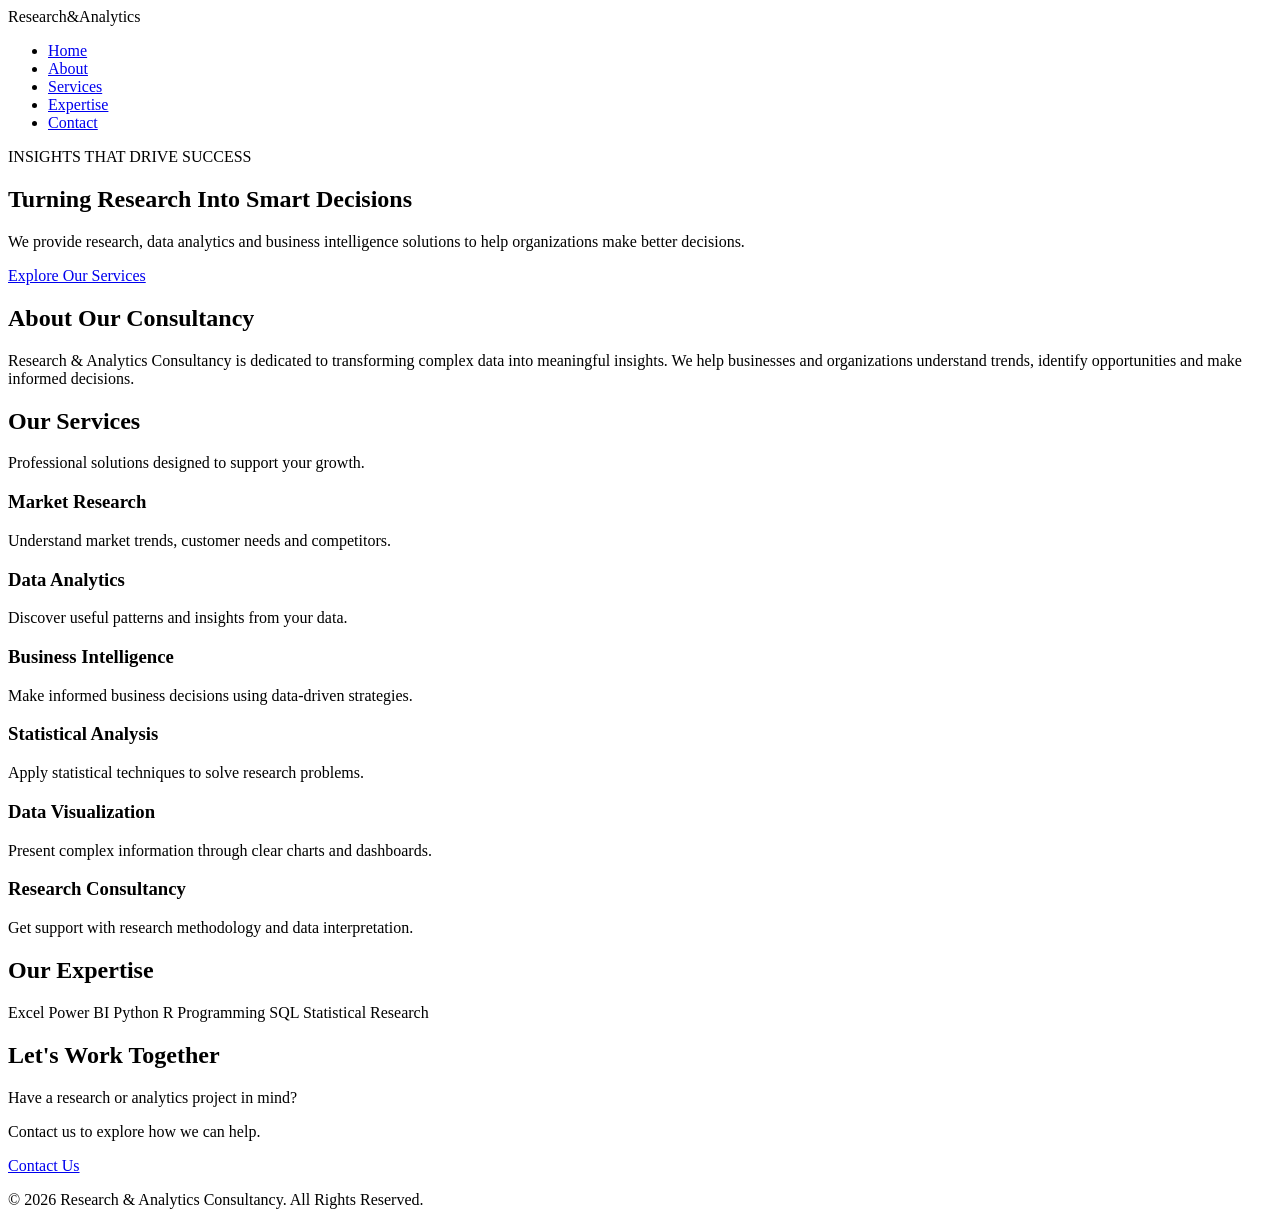
==== index.html @ 6f5b1291 "Create index.html" ====
<!DOCTYPE html>
<html lang="en">
<head>
    <meta charset="UTF-8">
    <meta name="viewport" content="width=device-width, initial-scale=1.0">
    <title>Research & Analytics Consultancy</title>
    <link rel="stylesheet" href="style.css">
</head>
<body>

    <header>
        <nav class="navbar">
            <div class="logo">Research<span>&Analytics</span></div>

            <ul class="nav-links">
                <li><a href="#home">Home</a></li>
                <li><a href="#about">About</a></li>
                <li><a href="#services">Services</a></li>
                <li><a href="#expertise">Expertise</a></li>
                <li><a href="#contact">Contact</a></li>
            </ul>
        </nav>
    </header>

    <section class="hero" id="home">
        <div class="hero-content">
            <p class="tagline">INSIGHTS THAT DRIVE SUCCESS</p>
            <h1>Turning Research Into <span>Smart Decisions</span></h1>
            <p>
                We provide research, data analytics and business
                intelligence solutions to help organizations
                make better decisions.
            </p>
            <a href="#services" class="btn">Explore Our Services</a>
        </div>
    </section>

    <section class="about" id="about">
        <h2>About Our Consultancy</h2>
        <p>
            Research & Analytics Consultancy is dedicated to
            transforming complex data into meaningful insights.
            We help businesses and organizations understand
            trends, identify opportunities and make informed decisions.
        </p>
    </section>

    <section class="services" id="services">
        <h2>Our Services</h2>
        <p class="section-intro">
            Professional solutions designed to support your growth.
        </p>

        <div class="service-container">
            <div class="service-card">
                <h3>Market Research</h3>
                <p>Understand market trends, customer needs and competitors.</p>
            </div>

            <div class="service-card">
                <h3>Data Analytics</h3>
                <p>Discover useful patterns and insights from your data.</p>
            </div>

            <div class="service-card">
                <h3>Business Intelligence</h3>
                <p>Make informed business decisions using data-driven strategies.</p>
            </div>

            <div class="service-card">
                <h3>Statistical Analysis</h3>
                <p>Apply statistical techniques to solve research problems.</p>
            </div>

            <div class="service-card">
                <h3>Data Visualization</h3>
                <p>Present complex information through clear charts and dashboards.</p>
            </div>

            <div class="service-card">
                <h3>Research Consultancy</h3>
                <p>Get support with research methodology and data interpretation.</p>
            </div>
        </div>
    </section>

    <section class="expertise" id="expertise">
        <h2>Our Expertise</h2>
        <div class="expertise-list">
            <span>Excel</span>
            <span>Power BI</span>
            <span>Python</span>
            <span>R Programming</span>
            <span>SQL</span>
            <span>Statistical Research</span>
        </div>
    </section>

    <section class="contact" id="contact">
        <h2>Let's Work Together</h2>
        <p>Have a research or analytics project in mind?</p>
        <p>Contact us to explore how we can help.</p>
        <a href="mailto:YOUR_PROJECT_GMAIL@gmail.com" class="btn">
            Contact Us
        </a>
    </section>

    <footer>
        <p>&copy; 2026 Research & Analytics Consultancy. All Rights Reserved.</p>
    </footer>

    <script src="script.js"></script>
</body>
</html>
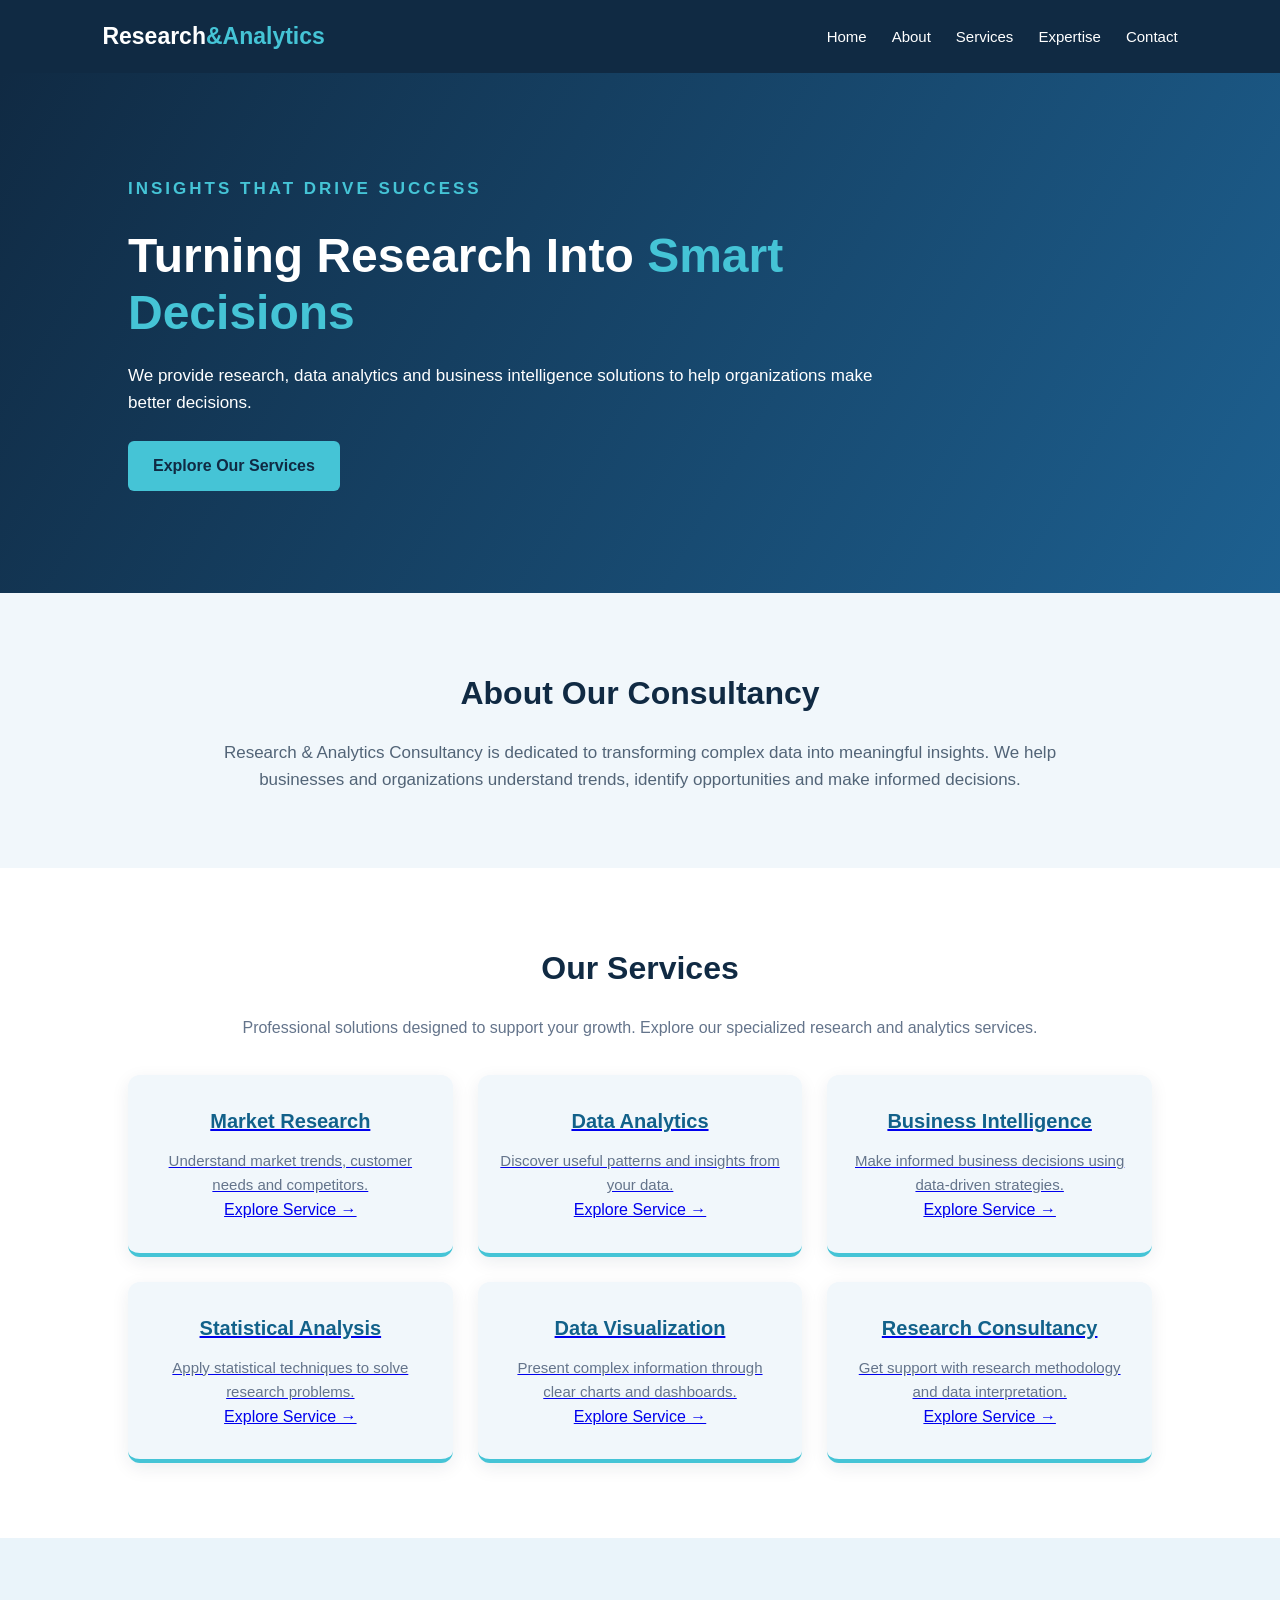
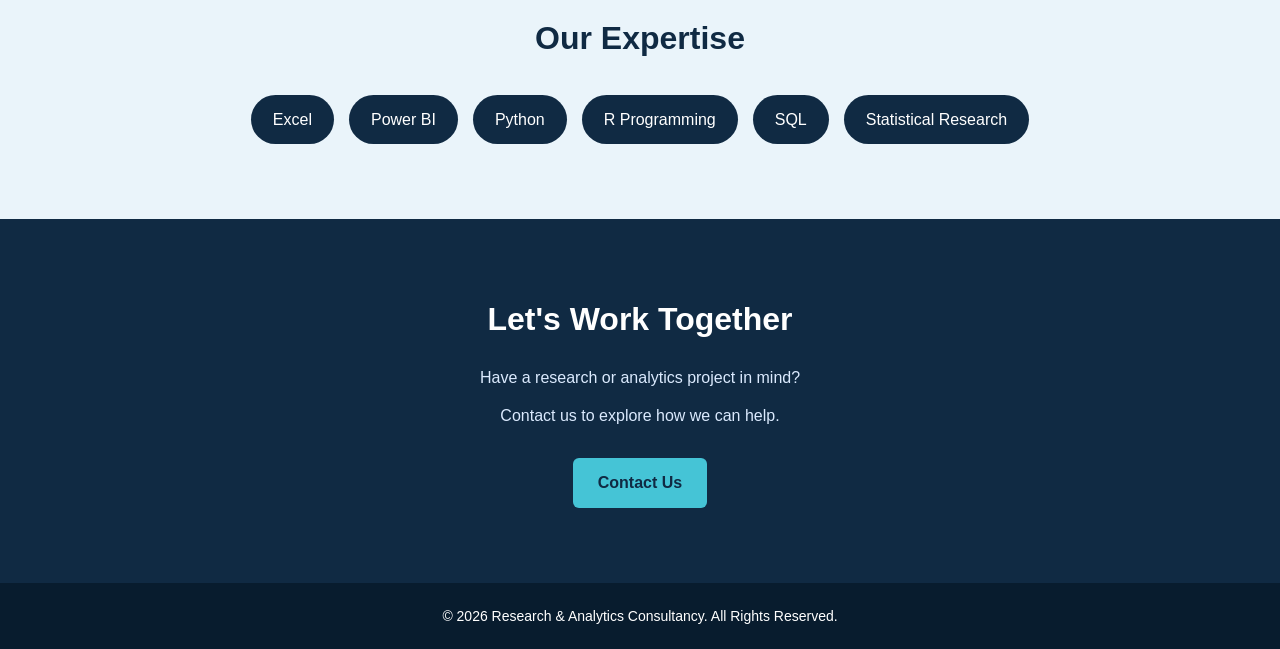
==== commit df941284: "Update service card with clickable links" ====
--- a/index.html
+++ b/index.html
@@ -46,44 +46,54 @@
         </p>
     </section>
 
-    <section class="services" id="services">
-        <h2>Our Services</h2>
-        <p class="section-intro">
-            Professional solutions designed to support your growth.
-        </p>
+    
+<section class="services" id="services">
+    <h2>Our Services</h2>
+    <p class="section-intro">
+        Professional solutions designed to support your growth.
+        Explore our specialized research and analytics services.
+    </p>
 
-        <div class="service-container">
-            <div class="service-card">
-                <h3>Market Research</h3>
-                <p>Understand market trends, customer needs and competitors.</p>
-            </div>
+    <div class="service-container">
 
-            <div class="service-card">
-                <h3>Data Analytics</h3>
-                <p>Discover useful patterns and insights from your data.</p>
-            </div>
+        <a href="market-research.html" class="service-card">
+            <h3>Market Research</h3>
+            <p>Understand market trends, customer needs and competitors.</p>
+            <span class="learn-more">Explore Service →</span>
+        </a>
 
-            <div class="service-card">
-                <h3>Business Intelligence</h3>
-                <p>Make informed business decisions using data-driven strategies.</p>
-            </div>
+        <a href="data-analytics.html" class="service-card">
+            <h3>Data Analytics</h3>
+            <p>Discover useful patterns and insights from your data.</p>
+            <span class="learn-more">Explore Service →</span>
+        </a>
 
-            <div class="service-card">
-                <h3>Statistical Analysis</h3>
-                <p>Apply statistical techniques to solve research problems.</p>
-            </div>
+        <a href="business-intelligence.html" class="service-card">
+            <h3>Business Intelligence</h3>
+            <p>Make informed business decisions using data-driven strategies.</p>
+            <span class="learn-more">Explore Service →</span>
+        </a>
 
-            <div class="service-card">
-                <h3>Data Visualization</h3>
-                <p>Present complex information through clear charts and dashboards.</p>
-            </div>
+        <a href="statistical-analysis.html" class="service-card">
+            <h3>Statistical Analysis</h3>
+            <p>Apply statistical techniques to solve research problems.</p>
+            <span class="learn-more">Explore Service →</span>
+        </a>
 
-            <div class="service-card">
-                <h3>Research Consultancy</h3>
-                <p>Get support with research methodology and data interpretation.</p>
-            </div>
-        </div>
-    </section>
+        <a href="data-visualization.html" class="service-card">
+            <h3>Data Visualization</h3>
+            <p>Present complex information through clear charts and dashboards.</p>
+            <span class="learn-more">Explore Service →</span>
+        </a>
+
+        <a href="research-consultancy.html" class="service-card">
+            <h3>Research Consultancy</h3>
+            <p>Get support with research methodology and data interpretation.</p>
+            <span class="learn-more">Explore Service →</span>
+        </a>
+
+    </div>
+</section>
 
     <section class="expertise" id="expertise">
         <h2>Our Expertise</h2>
--- a/style.css
+++ b/style.css
@@ -0,0 +1,273 @@
+
+/* General Settings */
+* {
+    margin: 0;
+    padding: 0;
+    box-sizing: border-box;
+    scroll-behavior: smooth;
+}
+
+body {
+    font-family: 'Segoe UI', Arial, sans-serif;
+    color: #263449;
+    background-color: #ffffff;
+    line-height: 1.6;
+}
+
+/* Navigation Bar */
+header {
+    background-color: #102a43;
+    padding: 18px 8%;
+    position: sticky;
+    top: 0;
+    z-index: 1000;
+}
+
+.navbar {
+    display: flex;
+    justify-content: space-between;
+    align-items: center;
+    flex-wrap: wrap;
+}
+
+.logo {
+    font-size: 23px;
+    font-weight: bold;
+    color: #ffffff;
+}
+
+.logo span {
+    color: #45c4d6;
+}
+
+.nav-links {
+    display: flex;
+    list-style: none;
+    gap: 25px;
+}
+
+.nav-links a {
+    text-decoration: none;
+    color: #ffffff;
+    font-size: 15px;
+    transition: 0.3s;
+}
+
+.nav-links a:hover {
+    color: #45c4d6;
+}
+
+/* Hero Section */
+.hero {
+    min-height: 520px;
+    display: flex;
+    align-items: center;
+    padding: 80px 10%;
+    background: linear-gradient(120deg, #102a43, #1d6090);
+    color: white;
+}
+
+.hero-content {
+    max-width: 750px;
+}
+
+.tagline {
+    color: #45c4d6;
+    font-weight: bold;
+    letter-spacing: 3px;
+    margin-bottom: 15px;
+}
+
+.hero h1 {
+    font-size: 48px;
+    line-height: 1.2;
+    margin-bottom: 20px;
+}
+
+.hero h1 span {
+    color: #45c4d6;
+}
+
+.hero-content p {
+    font-size: 17px;
+    margin-bottom: 25px;
+}
+
+/* Buttons */
+.btn {
+    display: inline-block;
+    background-color: #45c4d6;
+    color: #102a43;
+    padding: 12px 25px;
+    border-radius: 6px;
+    text-decoration: none;
+    font-weight: bold;
+    transition: 0.3s;
+}
+
+.btn:hover {
+    background-color: #ffffff;
+    transform: translateY(-3px);
+}
+
+/* Common Section Settings */
+section:not(.hero) {
+    padding: 75px 10%;
+    text-align: center;
+}
+
+section h2 {
+    font-size: 32px;
+    color: #102a43;
+    margin-bottom: 20px;
+}
+
+.section-intro {
+    color: #64748b;
+    margin-bottom: 35px;
+}
+
+/* About Section */
+.about {
+    background-color: #f1f7fb;
+}
+
+.about p {
+    max-width: 850px;
+    margin: auto;
+    font-size: 17px;
+    color: #526477;
+}
+
+/* Services Section */
+.services {
+    background-color: #ffffff;
+}
+
+.service-container {
+    display: grid;
+    grid-template-columns: repeat(3, 1fr);
+    gap: 25px;
+    margin-top: 35px;
+}
+
+.service-card {
+    background-color: #f1f7fb;
+    padding: 30px 22px;
+    border-radius: 12px;
+    border-bottom: 4px solid #45c4d6;
+    box-shadow: 0 5px 18px rgba(16, 42, 67, 0.08);
+    transition: 0.3s;
+}
+
+.service-card:hover {
+    transform: translateY(-8px);
+    box-shadow: 0 10px 25px rgba(16, 42, 67, 0.15);
+}
+
+.service-card h3 {
+    color: #12618a;
+    font-size: 20px;
+    margin-bottom: 12px;
+}
+
+.service-card p {
+    color: #64748b;
+    font-size: 15px;
+}
+
+/* Expertise Section */
+.expertise {
+    background-color: #eaf4fa;
+}
+
+.expertise-list {
+    display: flex;
+    justify-content: center;
+    flex-wrap: wrap;
+    gap: 15px;
+    margin-top: 30px;
+}
+
+.expertise-list span {
+    background-color: #102a43;
+    color: #ffffff;
+    padding: 12px 22px;
+    border-radius: 25px;
+    font-weight: 500;
+}
+
+/* Contact Section */
+.contact {
+    background-color: #102a43;
+    color: #ffffff;
+}
+
+.contact h2 {
+    color: #ffffff;
+}
+
+.contact p {
+    margin-bottom: 12px;
+    color: #dbeafe;
+}
+
+.contact .btn {
+    margin-top: 18px;
+}
+
+/* Footer */
+footer {
+    background-color: #081c2e;
+    color: #ffffff;
+    text-align: center;
+    padding: 22px;
+    font-size: 14px;
+}
+
+/* Responsive Design */
+@media (max-width: 768px) {
+
+    .navbar {
+        flex-direction: column;
+        gap: 18px;
+    }
+
+    .nav-links {
+        flex-wrap: wrap;
+        justify-content: center;
+        gap: 15px;
+    }
+
+    .hero {
+        padding: 65px 7%;
+        min-height: 450px;
+    }
+
+    .hero h1 {
+        font-size: 34px;
+    }
+
+    section:not(.hero) {
+        padding: 55px 7%;
+    }
+
+    .service-container {
+        grid-template-columns: repeat(2, 1fr);
+    }
+}
+
+@media (max-width: 480px) {
+
+    .service-container {
+        grid-template-columns: 1fr;
+    }
+
+    .hero h1 {
+        font-size: 29px;
+    }
+
+    .logo {
+        font-size: 20px;
+    }
+}
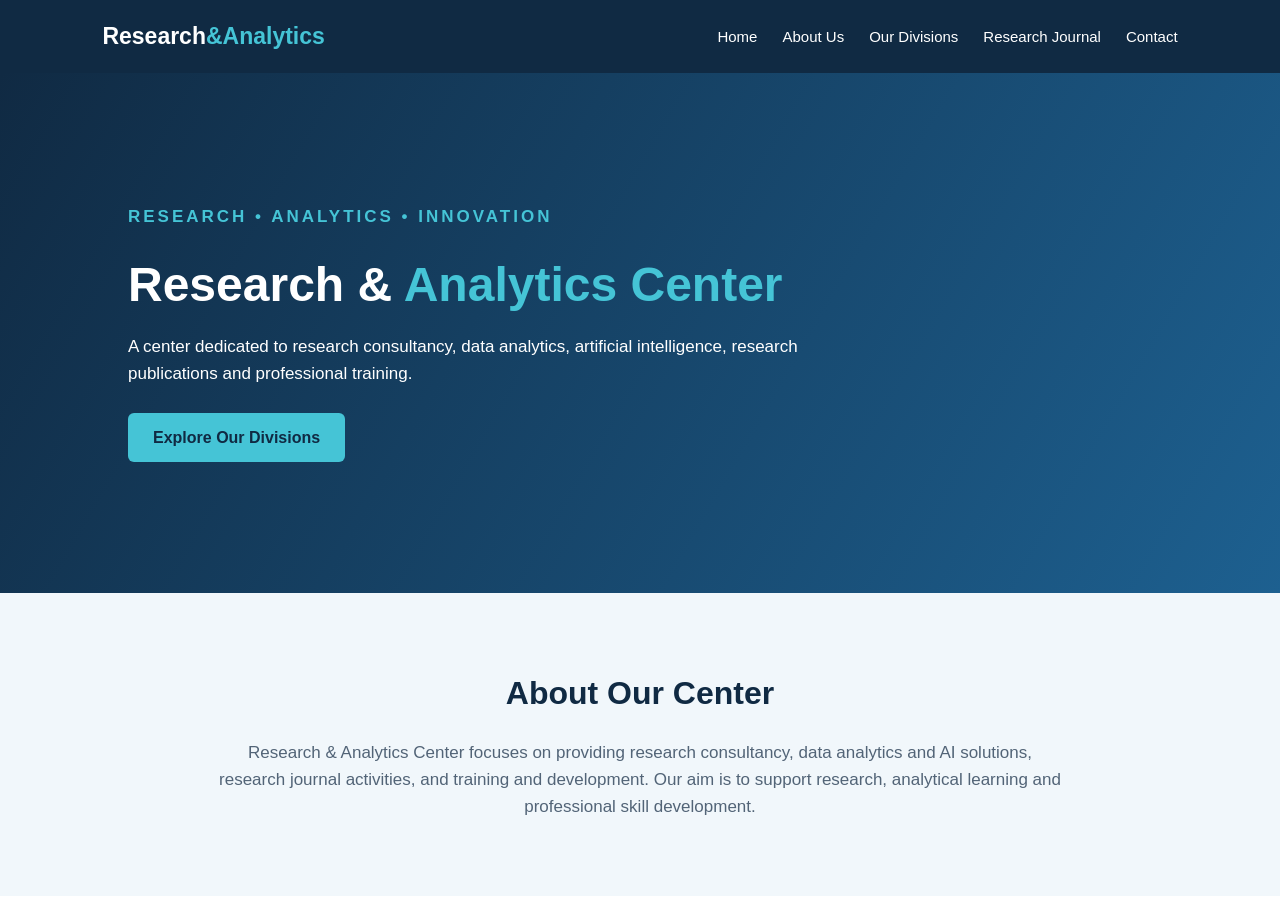
==== commit 77232f7e: "Updated Index service Page" ====
--- a/index.html
+++ b/index.html
@@ -4,122 +4,54 @@
 <head>
     <meta charset="UTF-8">
     <meta name="viewport" content="width=device-width, initial-scale=1.0">
-    <title>Research & Analytics Consultancy</title>
+    <title>Research & Analytics Center</title>
     <link rel="stylesheet" href="style.css">
 </head>
 <body>
 
-    <header>
-        <nav class="navbar">
-            <div class="logo">Research<span>&Analytics</span></div>
+<header>
+    <nav class="navbar">
+        <div class="logo">Research<span>&Analytics</span></div>
 
-            <ul class="nav-links">
-                <li><a href="#home">Home</a></li>
-                <li><a href="#about">About</a></li>
-                <li><a href="#services">Services</a></li>
-                <li><a href="#expertise">Expertise</a></li>
-                <li><a href="#contact">Contact</a></li>
-            </ul>
-        </nav>
-    </header>
+        <ul class="nav-links">
+            <li><a href="#home">Home</a></li>
+            <li><a href="#about">About Us</a></li>
+            <li><a href="#divisions">Our Divisions</a></li>
+            <li><a href="#journal">Research Journal</a></li>
+            <li><a href="#contact">Contact</a></li>
+        </ul>
+    </nav>
+</header>
 
-    <section class="hero" id="home">
-        <div class="hero-content">
-            <p class="tagline">INSIGHTS THAT DRIVE SUCCESS</p>
-            <h1>Turning Research Into <span>Smart Decisions</span></h1>
-            <p>
-                We provide research, data analytics and business
-                intelligence solutions to help organizations
-                make better decisions.
-            </p>
-            <a href="#services" class="btn">Explore Our Services</a>
-        </div>
-    </section>
+<!-- Home Section -->
+<section class="hero" id="home">
+    <div class="hero-content">
+        <p class="tagline">RESEARCH • ANALYTICS • INNOVATION</p>
 
-    <section class="about" id="about">
-        <h2>About Our Consultancy</h2>
+        <h1>Research & <span>Analytics Center</span></h1>
+
         <p>
-            Research & Analytics Consultancy is dedicated to
-            transforming complex data into meaningful insights.
-            We help businesses and organizations understand
-            trends, identify opportunities and make informed decisions.
+            A center dedicated to research consultancy,
+            data analytics, artificial intelligence,
+            research publications and professional training.
         </p>
-    </section>
 
-    
-<section class="services" id="services">
-    <h2>Our Services</h2>
-    <p class="section-intro">
-        Professional solutions designed to support your growth.
-        Explore our specialized research and analytics services.
-    </p>
-
-    <div class="service-container">
-
-        <a href="market-research.html" class="service-card">
-            <h3>Market Research</h3>
-            <p>Understand market trends, customer needs and competitors.</p>
-            <span class="learn-more">Explore Service →</span>
-        </a>
-
-        <a href="data-analytics.html" class="service-card">
-            <h3>Data Analytics</h3>
-            <p>Discover useful patterns and insights from your data.</p>
-            <span class="learn-more">Explore Service →</span>
-        </a>
-
-        <a href="business-intelligence.html" class="service-card">
-            <h3>Business Intelligence</h3>
-            <p>Make informed business decisions using data-driven strategies.</p>
-            <span class="learn-more">Explore Service →</span>
-        </a>
-
-        <a href="statistical-analysis.html" class="service-card">
-            <h3>Statistical Analysis</h3>
-            <p>Apply statistical techniques to solve research problems.</p>
-            <span class="learn-more">Explore Service →</span>
-        </a>
-
-        <a href="data-visualization.html" class="service-card">
-            <h3>Data Visualization</h3>
-            <p>Present complex information through clear charts and dashboards.</p>
-            <span class="learn-more">Explore Service →</span>
-        </a>
-
-        <a href="research-consultancy.html" class="service-card">
-            <h3>Research Consultancy</h3>
-            <p>Get support with research methodology and data interpretation.</p>
-            <span class="learn-more">Explore Service →</span>
-        </a>
-
+        <a href="#divisions" class="btn">Explore Our Divisions</a>
     </div>
 </section>
 
-    <section class="expertise" id="expertise">
-        <h2>Our Expertise</h2>
-        <div class="expertise-list">
-            <span>Excel</span>
-            <span>Power BI</span>
-            <span>Python</span>
-            <span>R Programming</span>
-            <span>SQL</span>
-            <span>Statistical Research</span>
-        </div>
-    </section>
+<!-- About Section -->
+<section class="about" id="about">
+    <h2>About Our Center</h2>
 
-    <section class="contact" id="contact">
-        <h2>Let's Work Together</h2>
-        <p>Have a research or analytics project in mind?</p>
-        <p>Contact us to explore how we can help.</p>
-        <a href="mailto:YOUR_PROJECT_GMAIL@gmail.com" class="btn">
-            Contact Us
-        </a>
-    </section>
+    <p>
+        Research & Analytics Center focuses on providing
+        research consultancy, data analytics and AI solutions,
+        research journal activities, and training and development.
+        Our aim is to support research, analytical learning
+        and professional skill development.
+    </p>
+</section>
 
-    <footer>
-        <p>&copy; 2026 Research & Analytics Consultancy. All Rights Reserved.</p>
-    </footer>
-
-    <script src="script.js"></script>
-</body>
-</html>
+<!-- Divisions Section -->
+<section class="services
--- a/style.css
+++ b/style.css
@@ -270,4 +270,31 @@
     .logo {
         font-size: 20px;
     }
-}
+    
+/* Clickable Service Cards */
+
+.service-card {
+    display: block;
+    text-decoration: none;
+    color: inherit;
+    cursor: pointer;
+}
+
+.service-card .learn-more {
+    display: inline-block;
+    margin-top: 18px;
+    color: #087f9b;
+    font-weight: bold;
+    font-size: 14px;
+}
+
+.service-card:hover .learn-more {
+    color: #102a43;
+}
+
+.service-card:focus-visible {
+    outline: 3px solid #087f9b;
+    outline-offset: 4px;
+}
+
+}
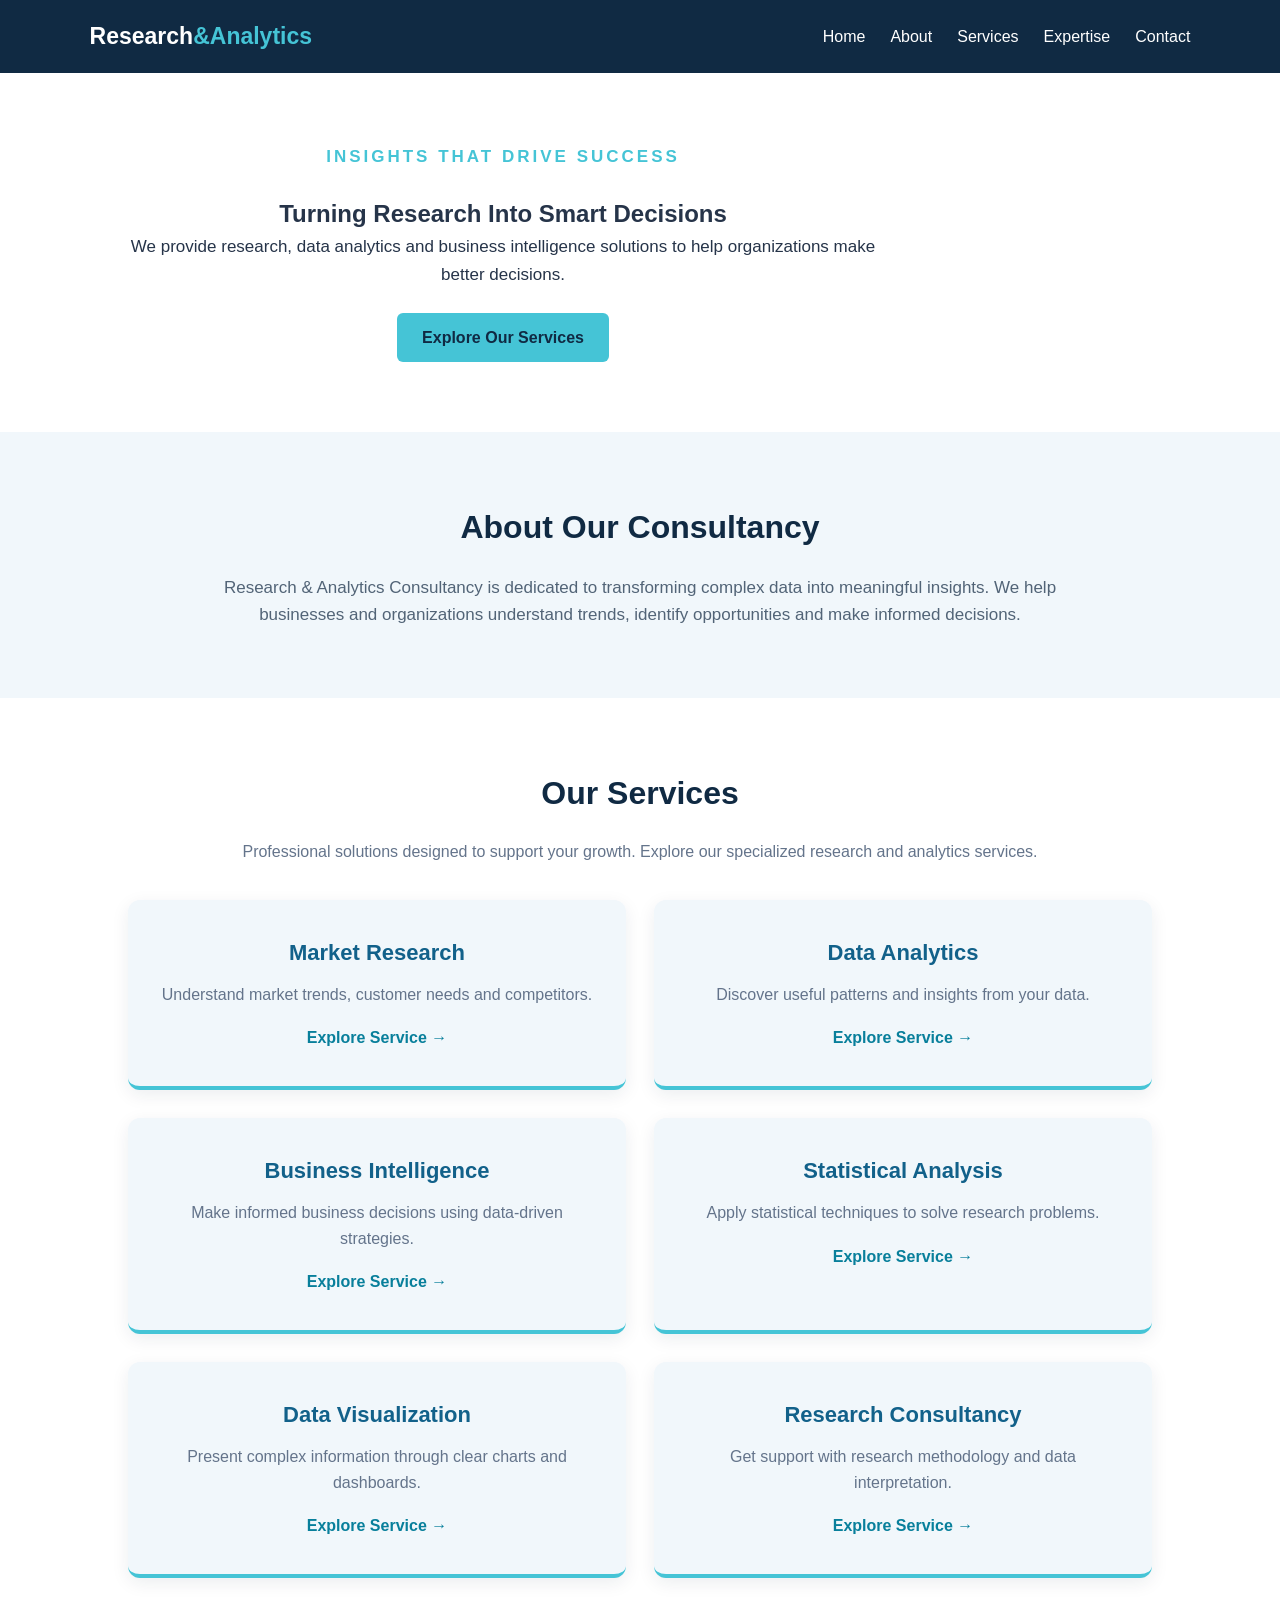
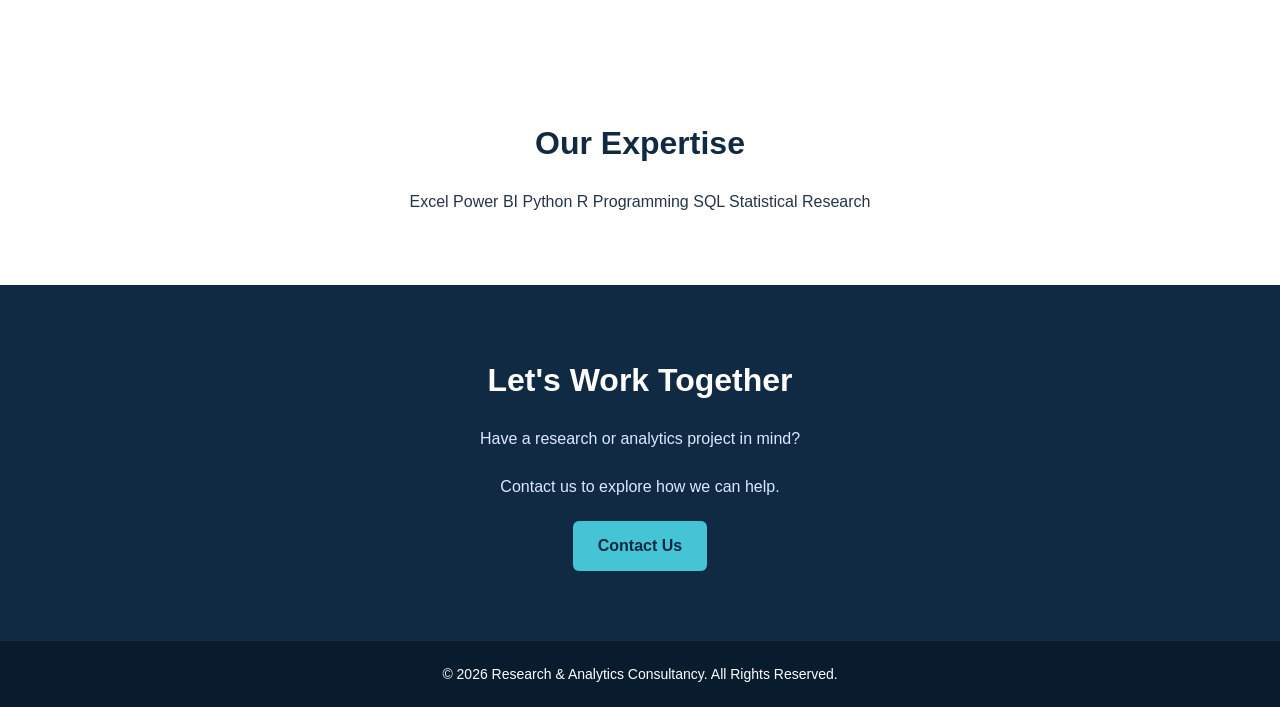
==== commit 5715efe3: "Updated Index service Page" ====
--- a/index.html
+++ b/index.html
@@ -4,54 +4,122 @@
 <head>
     <meta charset="UTF-8">
     <meta name="viewport" content="width=device-width, initial-scale=1.0">
-    <title>Research & Analytics Center</title>
+    <title>Research & Analytics Consultancy</title>
     <link rel="stylesheet" href="style.css">
 </head>
 <body>
 
-<header>
-    <nav class="navbar">
-        <div class="logo">Research<span>&Analytics</span></div>
+    <header>
+        <nav class="navbar">
+            <div class="logo">Research<span>&Analytics</span></div>
 
-        <ul class="nav-links">
-            <li><a href="#home">Home</a></li>
-            <li><a href="#about">About Us</a></li>
-            <li><a href="#divisions">Our Divisions</a></li>
-            <li><a href="#journal">Research Journal</a></li>
-            <li><a href="#contact">Contact</a></li>
-        </ul>
-    </nav>
-</header>
+            <ul class="nav-links">
+                <li><a href="#home">Home</a></li>
+                <li><a href="#about">About</a></li>
+                <li><a href="#services">Services</a></li>
+                <li><a href="#expertise">Expertise</a></li>
+                <li><a href="#contact">Contact</a></li>
+            </ul>
+        </nav>
+    </header>
 
-<!-- Home Section -->
-<section class="hero" id="home">
-    <div class="hero-content">
-        <p class="tagline">RESEARCH • ANALYTICS • INNOVATION</p>
+    <section class="services" id="divisions">
+        <div class="hero-content">
+            <p class="tagline">INSIGHTS THAT DRIVE SUCCESS</p>
+            <h1>Turning Research Into <span>Smart Decisions</span></h1>
+            <p>
+                We provide research, data analytics and business
+                intelligence solutions to help organizations
+                make better decisions.
+            </p>
+            <a href="#services" class="btn">Explore Our Services</a>
+        </div>
+    </section>
 
-        <h1>Research & <span>Analytics Center</span></h1>
+    <section class="about" id="about">
+        <h2>About Our Consultancy</h2>
+        <p>
+            Research & Analytics Consultancy is dedicated to
+            transforming complex data into meaningful insights.
+            We help businesses and organizations understand
+            trends, identify opportunities and make informed decisions.
+        </p>
+    </section>
 
-        <p>
-            A center dedicated to research consultancy,
-            data analytics, artificial intelligence,
-            research publications and professional training.
-        </p>
+    
+<section class="services" id="services">
+    <h2>Our Services</h2>
+    <p class="section-intro">
+        Professional solutions designed to support your growth.
+        Explore our specialized research and analytics services.
+    </p>
 
-        <a href="#divisions" class="btn">Explore Our Divisions</a>
+    <div class="service-container">
+
+        <a href="market-research.html" class="service-card">
+            <h3>Market Research</h3>
+            <p>Understand market trends, customer needs and competitors.</p>
+            <span class="learn-more">Explore Service →</span>
+        </a>
+
+        <a href="data-analytics.html" class="service-card">
+            <h3>Data Analytics</h3>
+            <p>Discover useful patterns and insights from your data.</p>
+            <span class="learn-more">Explore Service →</span>
+        </a>
+
+        <a href="business-intelligence.html" class="service-card">
+            <h3>Business Intelligence</h3>
+            <p>Make informed business decisions using data-driven strategies.</p>
+            <span class="learn-more">Explore Service →</span>
+        </a>
+
+        <a href="statistical-analysis.html" class="service-card">
+            <h3>Statistical Analysis</h3>
+            <p>Apply statistical techniques to solve research problems.</p>
+            <span class="learn-more">Explore Service →</span>
+        </a>
+
+        <a href="data-visualization.html" class="service-card">
+            <h3>Data Visualization</h3>
+            <p>Present complex information through clear charts and dashboards.</p>
+            <span class="learn-more">Explore Service →</span>
+        </a>
+
+        <a href="research-consultancy.html" class="service-card">
+            <h3>Research Consultancy</h3>
+            <p>Get support with research methodology and data interpretation.</p>
+            <span class="learn-more">Explore Service →</span>
+        </a>
+
     </div>
 </section>
 
-<!-- About Section -->
-<section class="about" id="about">
-    <h2>About Our Center</h2>
+    <section class="expertise" id="expertise">
+        <h2>Our Expertise</h2>
+        <div class="expertise-list">
+            <span>Excel</span>
+            <span>Power BI</span>
+            <span>Python</span>
+            <span>R Programming</span>
+            <span>SQL</span>
+            <span>Statistical Research</span>
+        </div>
+    </section>
 
-    <p>
-        Research & Analytics Center focuses on providing
-        research consultancy, data analytics and AI solutions,
-        research journal activities, and training and development.
-        Our aim is to support research, analytical learning
-        and professional skill development.
-    </p>
-</section>
+    <section class="contact" id="contact">
+        <h2>Let's Work Together</h2>
+        <p>Have a research or analytics project in mind?</p>
+        <p>Contact us to explore how we can help.</p>
+        <a href="mailto:YOUR_PROJECT_GMAIL@gmail.com" class="btn">
+            Contact Us
+        </a>
+    </section>
 
-<!-- Divisions Section -->
-<section class="services+    <footer>
+        <p>&copy; 2026 Research & Analytics Consultancy. All Rights Reserved.</p>
+    </footer>
+
+    <script src="script.js"></script>
+</body>
+</html>
--- a/style.css
+++ b/style.css
@@ -10,14 +10,14 @@
 body {
     font-family: 'Segoe UI', Arial, sans-serif;
     color: #263449;
-    background-color: #ffffff;
+    background: #ffffff;
     line-height: 1.6;
 }
 
-/* Navigation Bar */
+/* Navigation */
 header {
-    background-color: #102a43;
-    padding: 18px 8%;
+    background: #102a43;
+    padding: 18px 7%;
     position: sticky;
     top: 0;
     z-index: 1000;
@@ -33,7 +33,7 @@
 .logo {
     font-size: 23px;
     font-weight: bold;
-    color: #ffffff;
+    color: white;
 }
 
 .logo span {
@@ -47,9 +47,8 @@
 }
 
 .nav-links a {
-    text-decoration: none;
-    color: #ffffff;
-    font-size: 15px;
+    color: white;
+    text-decoration: none;
     transition: 0.3s;
 }
 
@@ -57,9 +56,9 @@
     color: #45c4d6;
 }
 
-/* Hero Section */
+/* Hero */
 .hero {
-    min-height: 520px;
+    min-height: 500px;
     display: flex;
     align-items: center;
     padding: 80px 10%;
@@ -96,7 +95,7 @@
 /* Buttons */
 .btn {
     display: inline-block;
-    background-color: #45c4d6;
+    background: #45c4d6;
     color: #102a43;
     padding: 12px 25px;
     border-radius: 6px;
@@ -106,13 +105,13 @@
 }
 
 .btn:hover {
-    background-color: #ffffff;
+    background: white;
     transform: translateY(-3px);
 }
 
-/* Common Section Settings */
+/* Common Sections */
 section:not(.hero) {
-    padding: 75px 10%;
+    padding: 70px 10%;
     text-align: center;
 }
 
@@ -122,104 +121,139 @@
     margin-bottom: 20px;
 }
 
+/* About */
+.about {
+    background: #f1f7fb;
+}
+
+.about p {
+    max-width: 850px;
+    margin: auto;
+    color: #526477;
+    font-size: 17px;
+}
+
+/* Divisions */
+.services {
+    background: white;
+}
+
 .section-intro {
     color: #64748b;
     margin-bottom: 35px;
 }
 
-/* About Section */
-.about {
-    background-color: #f1f7fb;
-}
-
-.about p {
-    max-width: 850px;
-    margin: auto;
-    font-size: 17px;
-    color: #526477;
-}
-
-/* Services Section */
-.services {
-    background-color: #ffffff;
-}
-
 .service-container {
     display: grid;
-    grid-template-columns: repeat(3, 1fr);
-    gap: 25px;
+    grid-template-columns: repeat(2, 1fr);
+    gap: 28px;
     margin-top: 35px;
 }
 
 .service-card {
-    background-color: #f1f7fb;
-    padding: 30px 22px;
+    display: block;
+    background: #f1f7fb;
+    padding: 35px 25px;
     border-radius: 12px;
     border-bottom: 4px solid #45c4d6;
-    box-shadow: 0 5px 18px rgba(16, 42, 67, 0.08);
+    box-shadow: 0 5px 18px rgba(16,42,67,0.08);
+    text-decoration: none;
+    color: inherit;
     transition: 0.3s;
 }
 
 .service-card:hover {
-    transform: translateY(-8px);
-    box-shadow: 0 10px 25px rgba(16, 42, 67, 0.15);
+    transform: translateY(-7px);
+    box-shadow: 0 10px 25px rgba(16,42,67,0.15);
 }
 
 .service-card h3 {
     color: #12618a;
-    font-size: 20px;
+    font-size: 22px;
     margin-bottom: 12px;
 }
 
 .service-card p {
     color: #64748b;
-    font-size: 15px;
-}
-
-/* Expertise Section */
-.expertise {
-    background-color: #eaf4fa;
-}
-
-.expertise-list {
-    display: flex;
-    justify-content: center;
-    flex-wrap: wrap;
-    gap: 15px;
-    margin-top: 30px;
-}
-
-.expertise-list span {
-    background-color: #102a43;
-    color: #ffffff;
-    padding: 12px 22px;
-    border-radius: 25px;
-    font-weight: 500;
-}
-
-/* Contact Section */
+}
+
+.learn-more {
+    display: inline-block;
+    margin-top: 18px;
+    color: #087f9b;
+    font-weight: bold;
+}
+
+/* Contact */
 .contact {
-    background-color: #102a43;
-    color: #ffffff;
+    background: #102a43;
+    color: white;
 }
 
 .contact h2 {
-    color: #ffffff;
+    color: white;
 }
 
 .contact p {
-    margin-bottom: 12px;
+    margin-bottom: 22px;
     color: #dbeafe;
 }
 
-.contact .btn {
-    margin-top: 18px;
+/* Detail Pages */
+.detail-hero {
+    background: linear-gradient(120deg, #102a43, #1d6090);
+    color: white;
+    padding: 75px 10%;
+    text-align: center;
+}
+
+.detail-hero h1 {
+    font-size: 40px;
+    margin-bottom: 15px;
+}
+
+.detail-hero p {
+    max-width: 750px;
+    margin: auto;
+    font-size: 18px;
+}
+
+.detail-content {
+    max-width: 1100px;
+    margin: auto;
+    padding: 55px 25px;
+}
+
+.detail-content h2 {
+    color: #12618a;
+    margin: 30px 0 15px;
+}
+
+.detail-content p,
+.detail-content ul {
+    color: #526477;
+}
+
+.detail-content ul {
+    padding-left: 25px;
+}
+
+.detail-content li {
+    margin-bottom: 10px;
+}
+
+.back-home {
+    display: inline-block;
+    margin-top: 25px;
+    color: #087f9b;
+    font-weight: bold;
+    text-decoration: none;
 }
 
 /* Footer */
 footer {
-    background-color: #081c2e;
-    color: #ffffff;
+    background: #081c2e;
+    color: white;
     text-align: center;
     padding: 22px;
     font-size: 14px;
@@ -227,7 +261,6 @@
 
 /* Responsive Design */
 @media (max-width: 768px) {
-
     .navbar {
         flex-direction: column;
         gap: 18px;
@@ -239,62 +272,11 @@
         gap: 15px;
     }
 
-    .hero {
-        padding: 65px 7%;
-        min-height: 450px;
-    }
-
     .hero h1 {
-        font-size: 34px;
-    }
-
-    section:not(.hero) {
-        padding: 55px 7%;
-    }
-
-    .service-container {
-        grid-template-columns: repeat(2, 1fr);
-    }
-}
-
-@media (max-width: 480px) {
+        font-size: 35px;
+    }
 
     .service-container {
         grid-template-columns: 1fr;
     }
-
-    .hero h1 {
-        font-size: 29px;
-    }
-
-    .logo {
-        font-size: 20px;
-    }
-    
-/* Clickable Service Cards */
-
-.service-card {
-    display: block;
-    text-decoration: none;
-    color: inherit;
-    cursor: pointer;
-}
-
-.service-card .learn-more {
-    display: inline-block;
-    margin-top: 18px;
-    color: #087f9b;
-    font-weight: bold;
-    font-size: 14px;
-}
-
-.service-card:hover .learn-more {
-    color: #102a43;
-}
-
-.service-card:focus-visible {
-    outline: 3px solid #087f9b;
-    outline-offset: 4px;
-}
-
-}
+}
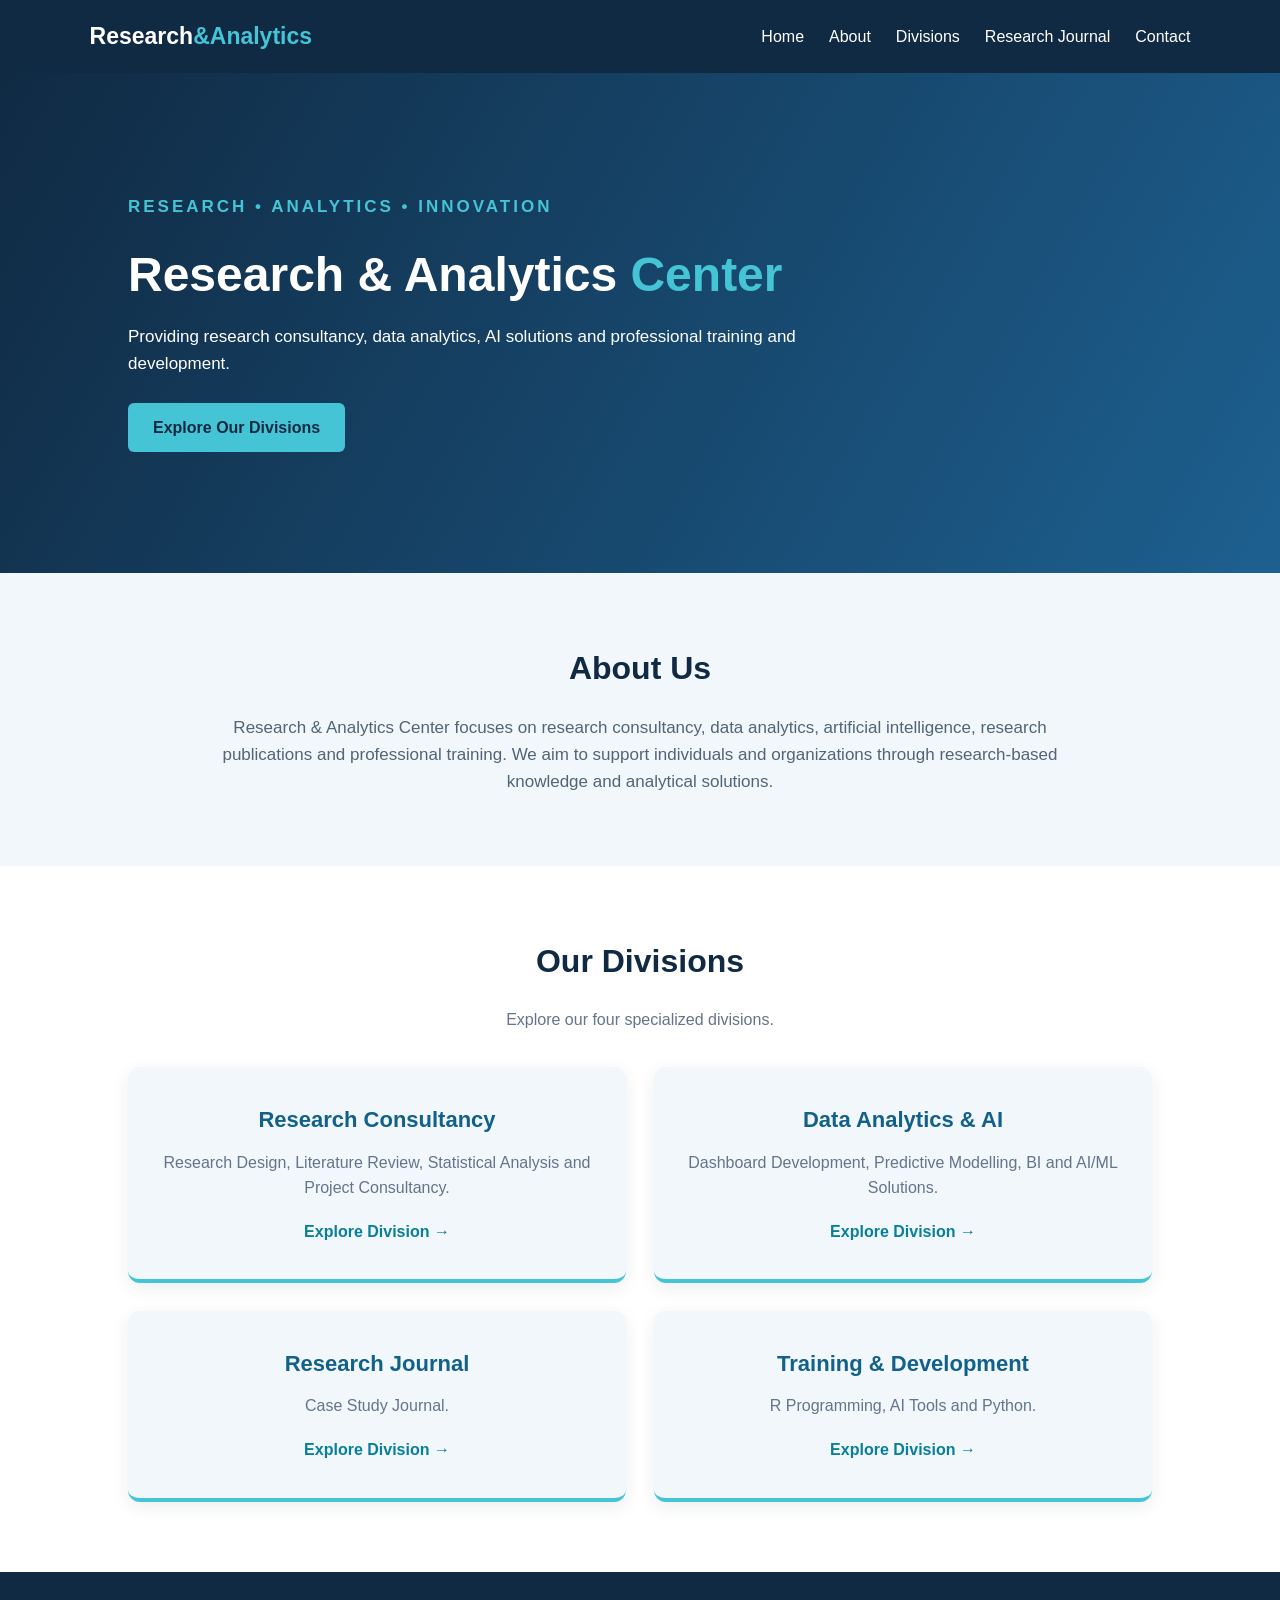
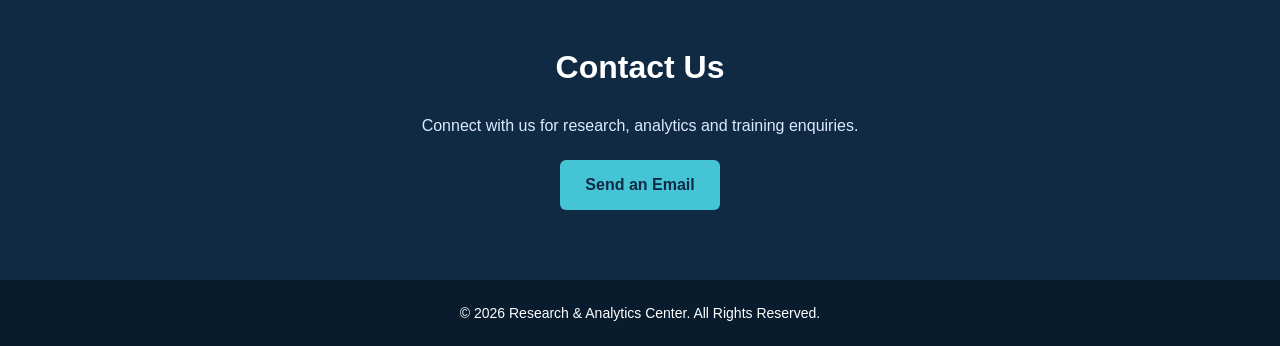
==== commit 31ebcad3: "Updated Index Service Page" ====
--- a/index.html
+++ b/index.html
@@ -4,122 +4,93 @@
 <head>
     <meta charset="UTF-8">
     <meta name="viewport" content="width=device-width, initial-scale=1.0">
-    <title>Research & Analytics Consultancy</title>
+    <title>Research & Analytics Center</title>
     <link rel="stylesheet" href="style.css">
 </head>
 <body>
 
-    <header>
-        <nav class="navbar">
-            <div class="logo">Research<span>&Analytics</span></div>
+<header>
+    <nav class="navbar">
+        <div class="logo">Research<span>&Analytics</span></div>
+        <ul class="nav-links">
+            <li><a href="#home">Home</a></li>
+            <li><a href="#about">About</a></li>
+            <li><a href="#divisions">Divisions</a></li>
+            <li><a href="research-journal.html">Research Journal</a></li>
+            <li><a href="#contact">Contact</a></li>
+        </ul>
+    </nav>
+</header>
 
-            <ul class="nav-links">
-                <li><a href="#home">Home</a></li>
-                <li><a href="#about">About</a></li>
-                <li><a href="#services">Services</a></li>
-                <li><a href="#expertise">Expertise</a></li>
-                <li><a href="#contact">Contact</a></li>
-            </ul>
-        </nav>
-    </header>
+<section class="hero" id="home">
+    <div class="hero-content">
+        <p class="tagline">RESEARCH • ANALYTICS • INNOVATION</p>
+        <h1>Research & Analytics <span>Center</span></h1>
+        <p>
+            Providing research consultancy, data analytics,
+            AI solutions and professional training and development.
+        </p>
+        <a href="#divisions" class="btn">Explore Our Divisions</a>
+    </div>
+</section>
 
-    <section class="services" id="divisions">
-        <div class="hero-content">
-            <p class="tagline">INSIGHTS THAT DRIVE SUCCESS</p>
-            <h1>Turning Research Into <span>Smart Decisions</span></h1>
-            <p>
-                We provide research, data analytics and business
-                intelligence solutions to help organizations
-                make better decisions.
-            </p>
-            <a href="#services" class="btn">Explore Our Services</a>
-        </div>
-    </section>
+<section class="about" id="about">
+    <h2>About Us</h2>
+    <p>
+        Research & Analytics Center focuses on research consultancy,
+        data analytics, artificial intelligence, research publications
+        and professional training. We aim to support individuals and
+        organizations through research-based knowledge and analytical
+        solutions.
+    </p>
+</section>
 
-    <section class="about" id="about">
-        <h2>About Our Consultancy</h2>
-        <p>
-            Research & Analytics Consultancy is dedicated to
-            transforming complex data into meaningful insights.
-            We help businesses and organizations understand
-            trends, identify opportunities and make informed decisions.
-        </p>
-    </section>
-
-    
-<section class="services" id="services">
-    <h2>Our Services</h2>
+<section class="services" id="divisions">
+    <h2>Our Divisions</h2>
     <p class="section-intro">
-        Professional solutions designed to support your growth.
-        Explore our specialized research and analytics services.
+        Explore our four specialized divisions.
     </p>
 
     <div class="service-container">
 
-        <a href="market-research.html" class="service-card">
-            <h3>Market Research</h3>
-            <p>Understand market trends, customer needs and competitors.</p>
-            <span class="learn-more">Explore Service →</span>
+        <a href="research-consultancy.html" class="service-card">
+            <h3>Research Consultancy</h3>
+            <p>Research Design, Literature Review, Statistical Analysis and Project Consultancy.</p>
+            <span class="learn-more">Explore Division →</span>
         </a>
 
-        <a href="data-analytics.html" class="service-card">
-            <h3>Data Analytics</h3>
-            <p>Discover useful patterns and insights from your data.</p>
-            <span class="learn-more">Explore Service →</span>
+        <a href="data-analytics-ai.html" class="service-card">
+            <h3>Data Analytics & AI</h3>
+            <p>Dashboard Development, Predictive Modelling, BI and AI/ML Solutions.</p>
+            <span class="learn-more">Explore Division →</span>
         </a>
 
-        <a href="business-intelligence.html" class="service-card">
-            <h3>Business Intelligence</h3>
-            <p>Make informed business decisions using data-driven strategies.</p>
-            <span class="learn-more">Explore Service →</span>
+        <a href="research-journal.html" class="service-card">
+            <h3>Research Journal</h3>
+            <p>Case Study Journal.</p>
+            <span class="learn-more">Explore Division →</span>
         </a>
 
-        <a href="statistical-analysis.html" class="service-card">
-            <h3>Statistical Analysis</h3>
-            <p>Apply statistical techniques to solve research problems.</p>
-            <span class="learn-more">Explore Service →</span>
-        </a>
-
-        <a href="data-visualization.html" class="service-card">
-            <h3>Data Visualization</h3>
-            <p>Present complex information through clear charts and dashboards.</p>
-            <span class="learn-more">Explore Service →</span>
-        </a>
-
-        <a href="research-consultancy.html" class="service-card">
-            <h3>Research Consultancy</h3>
-            <p>Get support with research methodology and data interpretation.</p>
-            <span class="learn-more">Explore Service →</span>
+        <a href="training-development.html" class="service-card">
+            <h3>Training & Development</h3>
+            <p>R Programming, AI Tools and Python.</p>
+            <span class="learn-more">Explore Division →</span>
         </a>
 
     </div>
 </section>
 
-    <section class="expertise" id="expertise">
-        <h2>Our Expertise</h2>
-        <div class="expertise-list">
-            <span>Excel</span>
-            <span>Power BI</span>
-            <span>Python</span>
-            <span>R Programming</span>
-            <span>SQL</span>
-            <span>Statistical Research</span>
-        </div>
-    </section>
+<section class="contact" id="contact">
+    <h2>Contact Us</h2>
+    <p>Connect with us for research, analytics and training enquiries.</p>
+    <a href="mailto:YOUR_PROJECT_GMAIL@gmail.com" class="btn">
+        Send an Email
+    </a>
+</section>
 
-    <section class="contact" id="contact">
-        <h2>Let's Work Together</h2>
-        <p>Have a research or analytics project in mind?</p>
-        <p>Contact us to explore how we can help.</p>
-        <a href="mailto:YOUR_PROJECT_GMAIL@gmail.com" class="btn">
-            Contact Us
-        </a>
-    </section>
+<footer>
+    <p>&copy; 2026 Research & Analytics Center. All Rights Reserved.</p>
+</footer>
 
-    <footer>
-        <p>&copy; 2026 Research & Analytics Consultancy. All Rights Reserved.</p>
-    </footer>
-
-    <script src="script.js"></script>
 </body>
 </html>
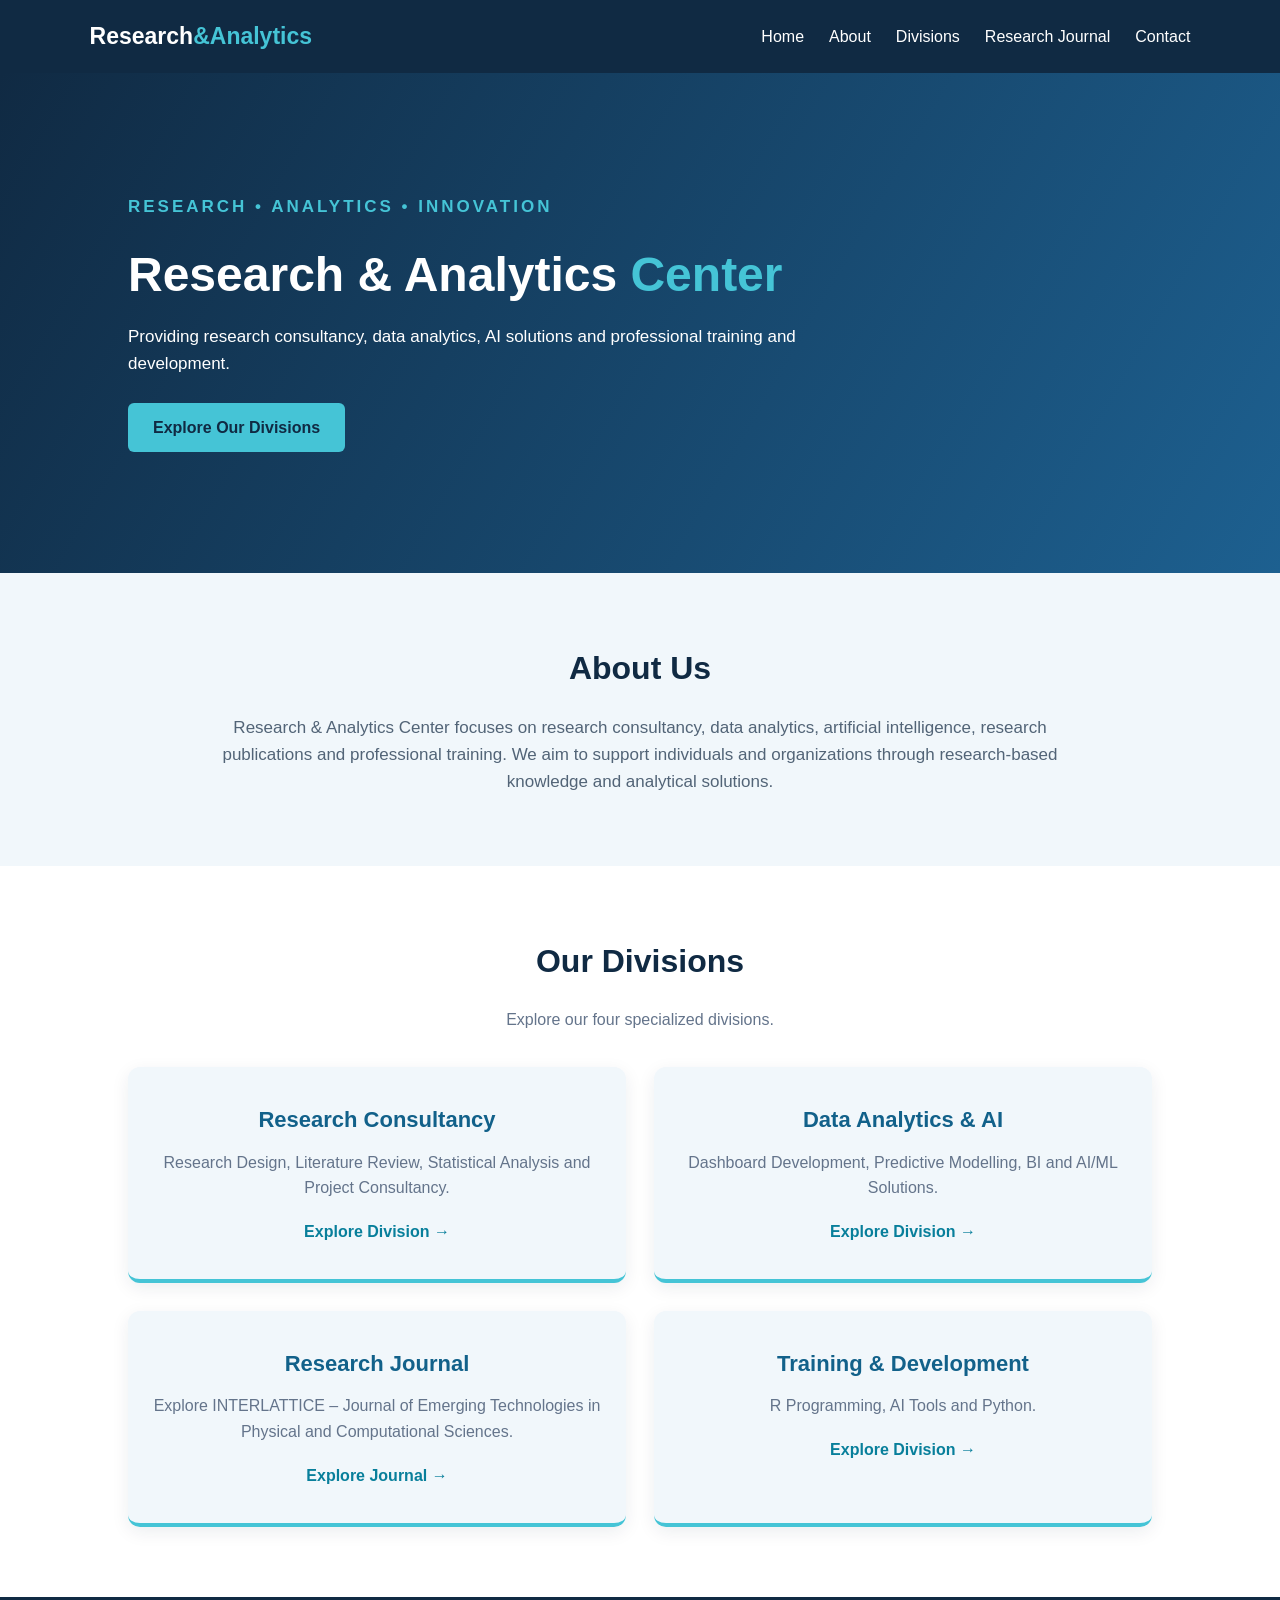
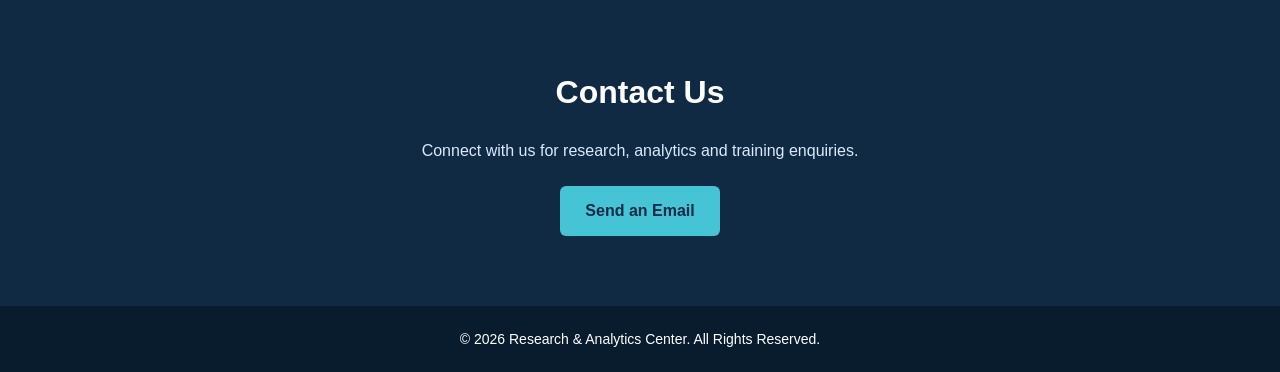
==== commit 7e4ace27: "Updated Index Service Page" ====
--- a/index.html
+++ b/index.html
@@ -15,13 +15,12 @@
         <ul class="nav-links">
             <li><a href="#home">Home</a></li>
             <li><a href="#about">About</a></li>
-            <li><a href="#divisions">Divisions</a></li>
-            <li><a href="research-journal.html">Research Journal</a></li>
+            <li><a href="#divisions">Divisions</a></li> 
+            <li><a href="https://anupama-j.github.io/interlattice/index.html"target="_blank"rel="noopener noreferrer">Research Journal</a></li>
             <li><a href="#contact">Contact</a></li>
         </ul>
     </nav>
 </header>
-
 <section class="hero" id="home">
     <div class="hero-content">
         <p class="tagline">RESEARCH • ANALYTICS • INNOVATION</p>
@@ -65,11 +64,16 @@
             <span class="learn-more">Explore Division →</span>
         </a>
 
-        <a href="research-journal.html" class="service-card">
-            <h3>Research Journal</h3>
-            <p>Case Study Journal.</p>
-            <span class="learn-more">Explore Division →</span>
+        
+        <a href="https://anupama-j.github.io/interlattice/index.html"
+        target="_blank"
+        rel="noopener noreferrer"
+        class="service-card">
+        <h3>Research Journal</h3>
+        <p>Explore INTERLATTICE – Journal of Emerging Technologies in Physical and Computational Sciences.</p>
+        <span class="learn-more">Explore Journal →</span> 
         </a>
+
 
         <a href="training-development.html" class="service-card">
             <h3>Training & Development</h3>
